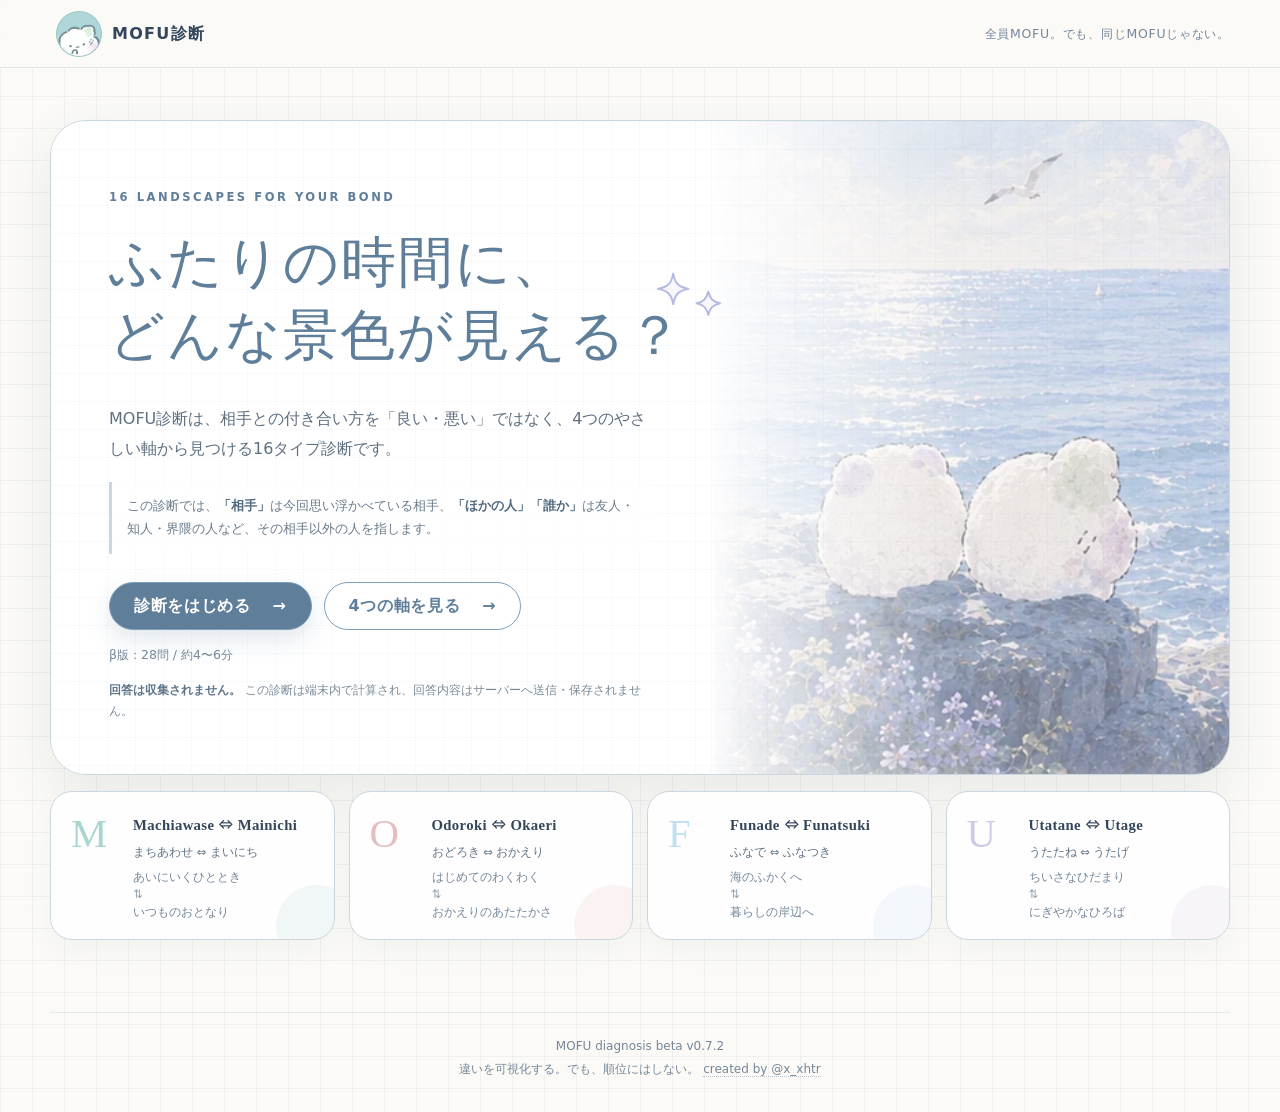
==== index.html @ a3d34481 "Add files via upload" ====
<!doctype html>
<html lang="ja">
<head>
  <meta charset="utf-8" />
  <meta name="viewport" content="width=device-width, initial-scale=1, viewport-fit=cover" />
  <meta name="theme-color" content="#8aa7bf" />
  <meta name="description" content="相手との付き合い方を、優劣ではなく景色として見つける16タイプ診断。回答は端末内で処理され、収集されません。" />
  <meta name="referrer" content="no-referrer" />
  <link rel="canonical" href="https://x-xhtr.github.io/mofu-diagnosis/" />
  <meta property="og:type" content="website" />
  <meta property="og:url" content="https://x-xhtr.github.io/mofu-diagnosis/" />
  <meta property="og:title" content="MOFU診断" />
  <meta property="og:description" content="ふたりの時間に、どんな景色が見える？ 4つのやさしい軸から見つける16タイプ診断。" />
  <meta property="og:image" content="https://x-xhtr.github.io/mofu-diagnosis/assets/social/mofu-card.jpg" />
  <meta property="og:image:width" content="1200" />
  <meta property="og:image:height" content="630" />
  <meta name="twitter:card" content="summary_large_image" />
  <meta name="twitter:site" content="@x_xhtr" />
  <meta name="twitter:creator" content="@x_xhtr" />
  <meta name="twitter:title" content="MOFU診断" />
  <meta name="twitter:description" content="ふたりの時間に、どんな景色が見える？ 4つのやさしい軸から見つける16タイプ診断。" />
  <meta name="twitter:image" content="https://x-xhtr.github.io/mofu-diagnosis/assets/social/mofu-card.jpg" />
  <title>MOFU診断</title>
  <link rel="manifest" href="manifest.webmanifest" />
  <link rel="icon" href="icons/icon-192.png" />
  <link rel="apple-touch-icon" href="icons/icon-192.png" />
  <link rel="stylesheet" href="styles.css" />
</head>
<body>
  <div class="app-shell">
    <header class="topbar">
      <button class="brand" data-go="home" aria-label="MOFU診断 ホームへ">
        <span class="brand-mark"><img src="assets/branding/ai-icon.webp" alt="" /></span>
        <span>MOFU診断</span>
      </button>
      <div class="topbar-note">全員MOFU。でも、同じMOFUじゃない。</div>
    </header>

    <main id="app" class="page" aria-live="polite"></main>

    <footer class="footer">
      <div class="footer-line">MOFU diagnosis beta v0.7.2</div>
      <div class="footer-line">違いを可視化する。でも、順位にはしない。 <a href="https://x.com/x_xhtr" target="_blank" rel="noreferrer">created by @x_xhtr</a></div>
    </footer>
  </div>

  <template id="home-template">
    <section class="hero home-hero">
      <div class="hero-copy">
        <p class="eyebrow">16 landscapes for your bond</p>
        <div class="hero-title-wrap">
          <h1><span class="hero-line">ふたりの時間に、</span><span class="hero-line hero-accent">どんな景色が見える？</span></h1>
          <svg class="title-sparkles" viewBox="0 0 80 58" aria-hidden="true">
            <path d="M18 3 C20 14 24 18 35 20 C24 22 20 26 18 37 C16 26 12 22 1 20 C12 18 16 14 18 3Z" />
            <path d="M57 23 C59 31 62 34 70 36 C62 38 59 41 57 49 C55 41 52 38 44 36 C52 34 55 31 57 23Z" />
          </svg>
        </div>
        <p class="lead">MOFU診断は、相手との付き合い方を「良い・悪い」ではなく、4つのやさしい軸から見つける16タイプ診断です。</p>
        <p class="term-note">この診断では、<strong>「相手」</strong>は今回思い浮かべている相手、<strong>「ほかの人」「誰か」</strong>は友人・知人・界隈の人など、その相手以外の人を指します。</p>
        <div class="hero-actions">
          <button class="primary-btn" id="start-btn">診断をはじめる <span aria-hidden="true">→</span></button>
          <button class="ghost-btn" id="about-btn">4つの軸を見る <span aria-hidden="true">→</span></button>
        </div>
        <p class="tiny-note">β版：28問 / 約4〜6分</p>
        <p class="privacy-note"><strong>回答は収集されません。</strong>この診断は端末内で計算され、回答内容はサーバーへ送信・保存されません。</p>
      </div>
      <div class="hero-visual" role="img" aria-label="海辺でふたりのマスコットが海を眺めているイラスト">
        <div class="hero-image-fade"></div>
      </div>
    </section>

    <section class="intro-cards" id="axes" aria-label="4つのMOFU軸">
      <article class="mini-card m-color"><span class="axis-letter">M</span><div><h2>Machiawase ⇔ Mainichi</h2><p class="axis-kana">まちあわせ ⇔ まいにち</p><p class="axis-pair"><span>あいにいくひととき</span><span class="axis-pair-arrow">⇅</span><span>いつものおとなり</span></p></div></article>
      <article class="mini-card o-color"><span class="axis-letter">O</span><div><h2>Odoroki ⇔ Okaeri</h2><p class="axis-kana">おどろき ⇔ おかえり</p><p class="axis-pair"><span>はじめてのわくわく</span><span class="axis-pair-arrow">⇅</span><span>おかえりのあたたかさ</span></p></div></article>
      <article class="mini-card f-color"><span class="axis-letter">F</span><div><h2>Funade ⇔ Funatsuki</h2><p class="axis-kana">ふなで ⇔ ふなつき</p><p class="axis-pair"><span>海のふかくへ</span><span class="axis-pair-arrow">⇅</span><span>暮らしの岸辺へ</span></p></div></article>
      <article class="mini-card u-color"><span class="axis-letter">U</span><div><h2>Utatane ⇔ Utage</h2><p class="axis-kana">うたたね ⇔ うたげ</p><p class="axis-pair"><span>ちいさなひだまり</span><span class="axis-pair-arrow">⇅</span><span>にぎやかなひろば</span></p></div></article>
    </section>
  </template>

  <template id="quiz-template">
    <section class="quiz-wrap">
      <div class="quiz-head">
        <div>
          <p class="eyebrow">Question <span id="question-label">01</span></p>
          <h1>今のあなたに近いほうを選んでください</h1>
        </div>
        <div class="progress-copy"><span id="q-now">1</span> / <span id="q-total">28</span></div>
      </div>
      <div class="progress-track" aria-hidden="true"><div id="progress-fill"></div></div>

      <article class="question-card panel-grid">
        <div class="q-mascot" aria-hidden="true"><img src="assets/mascots/user.webp" alt=""></div>
        <div class="question-content">
          <div class="choice-pair">
            <div class="choice-side left-side a-side"><span class="side-label side-label-a">A</span><p id="left-text"></p></div>
            <div class="pair-arrow" aria-hidden="true">⇄</div>
            <div class="choice-side right-side b-side"><span class="side-label side-label-b">B</span><p id="right-text"></p></div>
          </div>

          <fieldset class="scale-fieldset">
            <legend>どちらに近いですか</legend>
            <div class="scale-options" id="scale-options"></div>
          </fieldset>

          <div class="quiz-nav">
            <button class="ghost-btn" id="prev-btn">← ひとつ戻る</button>
            <button class="primary-btn" id="next-btn" disabled>次へ →</button>
          </div>
        </div>
      </article>
      <p class="tiny-note center">迷ったら「まんなか」で大丈夫です。今の感覚に近いほうを選んでください。</p>
    </section>
  </template>

  <template id="tie-template">
    <section class="quiz-wrap tie-wrap">
      <div class="quiz-head">
        <div>
          <p class="eyebrow">One more choice</p>
          <h1>この軸は、ちょうど真ん中でした</h1>
        </div>
        <div class="progress-copy" id="tie-count">1 / 1</div>
      </div>
      <article class="question-card tie-card panel-grid">
        <div class="q-mascot" aria-hidden="true"><img src="assets/mascots/pair.webp" alt=""></div>
        <div class="question-content">
          <p class="tie-note">バーは真ん中のままです。結果カードを1枚選ぶためだけに、どちらがほんの少し近いか選んでね。</p>
          <h2 class="tie-axis" id="tie-axis"></h2>
          <div class="tie-choices">
            <button class="tie-choice tie-choice-a" id="tie-left-btn"><span class="tie-side-label">A</span><strong id="tie-left"></strong></button>
            <button class="tie-choice tie-choice-b" id="tie-right-btn"><span class="tie-side-label">B</span><strong id="tie-right"></strong></button>
          </div>
        </div>
      </article>
    </section>
  </template>

  <template id="result-template">
    <section class="result-wrap">
      <div class="result-head">
        <div>
          <p class="eyebrow">Your MOFU landscape</p>
          <h1 id="result-title"></h1>
          <p id="result-category" class="category-pill"></p>
          <p id="result-mofu" class="mofu-line"></p>
        </div>
        <img src="assets/mascots/ai.webp" class="result-mascot" alt="AIマスコット" />
      </div>

      <div class="result-grid">
        <div class="result-card-frame">
          <img id="result-card" alt="診断結果カード" />
        </div>
        <div class="result-details">
          <article class="detail-card">
            <h2>この景色について</h2>
            <p id="result-description"></p>
          </article>

          <article class="detail-card">
            <h2>4つのMOFUバランス</h2>
            <div id="axis-results" class="axis-results"></div>
            <p class="tiny-note">●は回答から出した相対的な位置。16タイプは、その時点でいちばん近い景色です。</p>
          </article>

          <article class="detail-card mofu-explain-card">
            <h2>あなたの4つのMOFU</h2>
            <p class="mofu-explain-intro">4つの軸それぞれについて、今回の回答で少し近かった景色を紹介します。どちらが優れているという意味ではなく、今の傾向を読むためのものです。</p>
            <div id="mofu-explanations" class="mofu-explanations"></div>
          </article>

          <article class="detail-card share-card">
            <h2>シェア画像</h2>
            <p class="share-lead">結果イラストとMOFUバランスから、共有用の画像を1枚つくれます。まずは下のボタンで作ってみてね。</p>
            <div class="share-actions">
              <button class="primary-btn" id="build-share-btn">シェア画像を作る</button>
              <button class="ghost-btn" id="download-share-btn" hidden>シェア画像を保存</button>
              <button class="ghost-btn" id="share-share-btn" hidden>画像つきでシェア</button>
              <button class="x-share-btn" id="share-x-btn">Xでシェア</button>
            </div>
            <p class="tiny-note share-note">Xでは結果名・URL・#MOFU診断を入れた投稿画面を開けます。画像つき共有は、先にシェア画像を作ってね。</p>
            <div id="share-preview-wrap" class="share-preview-wrap" hidden>
              <img id="share-preview" alt="共有画像プレビュー" class="share-preview" />
            </div>
          </article>

          <div class="result-actions">
            <button class="primary-btn" id="retry-btn">もう一度診断する</button>
            <button class="ghost-btn" id="home-btn">ホームへ</button>
          </div>
        </div>
      </div>
    </section>
  </template>

  <script src="app.js"></script>
</body>
</html>
---- styles.css ----
:root{
  --ink:#33465b;
  --muted:#74879a;
  --paper:#fbfaf6;
  --paper-2:#f3f4f1;
  --line:#cbd7de;
  --blue:#809fb9;
  --blue-dark:#5f7e9a;
  --sea:#a9d6d1;
  --sunset:#e5bdbe;
  --sky:#bfdff2;
  --lav:#cfcbe6;
  --shadow:0 18px 50px rgba(72,93,111,.10);
  --radius:28px;
}
*{box-sizing:border-box}
html{scroll-behavior:smooth}
body{
  margin:0;
  color:var(--ink);
  background:
    linear-gradient(rgba(116,135,154,.08) 1px, transparent 1px),
    linear-gradient(90deg, rgba(116,135,154,.08) 1px, transparent 1px),
    var(--paper);
  background-size:32px 32px;
  font-family:"Yu Gothic","Hiragino Kaku Gothic ProN","Noto Sans JP",system-ui,-apple-system,sans-serif;
  line-height:1.75;
}
button,input{font:inherit}
button{cursor:pointer}
img{max-width:100%;display:block}
.app-shell{min-height:100vh;display:flex;flex-direction:column}
.topbar{
  position:sticky;top:0;z-index:20;
  min-height:68px;padding:0 max(18px,calc((100vw - 1180px)/2));
  display:flex;align-items:center;justify-content:space-between;gap:20px;
  background:rgba(251,250,246,.88);backdrop-filter:blur(14px);
  border-bottom:1px solid rgba(128,159,185,.22);
}
.brand{border:0;background:transparent;color:var(--ink);display:flex;align-items:center;gap:10px;font-weight:700;letter-spacing:.08em;font-size:1rem}
.brand-mark{width:34px;height:34px;border:1px solid var(--line);border-radius:12px;display:grid;place-items:center;background:white;color:var(--blue-dark)}
.topbar-note{font-size:.78rem;letter-spacing:.06em;color:var(--muted)}
.page{width:min(1180px,calc(100% - 32px));margin:0 auto;padding:52px 0 72px;flex:1}
.panel-grid{
  background:
    linear-gradient(rgba(116,135,154,.055) 1px, transparent 1px),
    linear-gradient(90deg, rgba(116,135,154,.055) 1px, transparent 1px),
    rgba(255,255,255,.84);
  background-size:28px 28px;
}
.hero{min-height:520px;border:1px solid var(--line);border-radius:36px;box-shadow:var(--shadow);overflow:hidden;display:grid;grid-template-columns:1.08fr .92fr}
.hero-copy{padding:68px 64px;align-self:center}
.eyebrow{margin:0 0 12px;text-transform:uppercase;letter-spacing:.22em;font-size:.72rem;color:var(--blue-dark);font-weight:700}
.hero h1,.quiz-head h1,.result-head h1{font-family:"Yu Mincho","Hiragino Mincho ProN",serif;font-weight:500;letter-spacing:.035em;line-height:1.35;margin:.1em 0 .55em}
.hero h1{font-size:clamp(2.2rem,4.2vw,4.2rem)}
.hero h1 span{color:var(--blue-dark)}
.lead{max-width:640px;color:#5f7081;font-size:1.05rem;margin:0 0 16px}
.term-note{max-width:650px;margin:0 0 30px;padding:12px 14px;border-left:3px solid rgba(128,159,185,.42);background:rgba(255,255,255,.46);color:#6a7b8b;font-size:.82rem;line-height:1.75}.term-note strong{color:#536b80}
.hero-actions,.result-actions{display:flex;flex-wrap:wrap;gap:12px}
.primary-btn,.ghost-btn{
  min-height:48px;padding:0 24px;border-radius:999px;border:1px solid var(--blue);font-weight:700;letter-spacing:.04em;transition:.18s ease;
}
.primary-btn{background:var(--blue-dark);color:white;box-shadow:0 10px 24px rgba(95,126,154,.18)}
.primary-btn:hover{transform:translateY(-1px);background:#55738f}
.primary-btn:disabled{opacity:.38;cursor:not-allowed;transform:none}
.ghost-btn{background:rgba(255,255,255,.8);color:var(--blue-dark)}
.ghost-btn:hover{background:white;transform:translateY(-1px)}
.tiny-note{font-size:.78rem;color:var(--muted);margin-top:14px}
.center{text-align:center}
.hero-visual{position:relative;min-height:440px;background:linear-gradient(180deg,rgba(169,214,209,.22),rgba(191,223,242,.18));overflow:hidden}
.pair-mascot{position:absolute;width:min(70%,390px);left:50%;bottom:58px;transform:translateX(-50%);filter:drop-shadow(0 12px 18px rgba(71,84,101,.08))}
.harbor-lines{position:absolute;left:8%;right:8%;bottom:34px;height:90px;border-bottom:1px solid rgba(95,126,154,.38)}
.harbor-lines:before,.harbor-lines:after{content:"";position:absolute;bottom:0;border:1px solid rgba(95,126,154,.42);border-bottom:0}
.harbor-lines:before{left:5%;width:58px;height:40px;border-radius:20px 20px 0 0}
.harbor-lines:after{right:8%;width:120px;height:56px;border-radius:8px 8px 0 0}
.float-bubble{position:absolute;border-radius:50%;background:rgba(255,255,255,.44);border:1px solid rgba(128,159,185,.18)}
.b1{width:58px;height:58px;right:16%;top:16%}.b2{width:22px;height:22px;right:28%;top:30%}
.intro-cards{display:grid;grid-template-columns:repeat(4,1fr);gap:16px;margin-top:22px}
.mini-card{background:rgba(255,255,255,.84);border:1px solid var(--line);border-radius:22px;padding:22px;min-height:160px;position:relative;overflow:hidden}
.mini-card:after{content:"";position:absolute;inset:auto -30px -30px auto;width:100px;height:100px;border-radius:50%;background:var(--accent);opacity:.22}
.mini-card h2{font-family:Georgia,"Times New Roman",serif;font-size:1rem;margin:8px 0 4px;letter-spacing:.025em}.mini-card p{font-size:.8rem;color:var(--muted);margin:0}.mini-card .axis-kana{font-size:.75rem;color:#5f7387;margin-bottom:4px}
.axis-letter{font-family:Georgia,serif;font-size:2rem;color:var(--accent)}
.m-color{--accent:var(--sea)}.o-color{--accent:var(--sunset)}.f-color{--accent:var(--sky)}.u-color{--accent:var(--lav)}
.footer{width:min(1180px,calc(100% - 32px));margin:0 auto;padding:24px 0 34px;border-top:1px solid rgba(128,159,185,.2);font-size:.75rem;color:var(--muted);display:grid;justify-items:center;gap:4px;text-align:center;line-height:1.55}

.quiz-wrap{max-width:980px;margin:0 auto;min-height:calc(100svh - 150px);display:flex;flex-direction:column;justify-content:center}
.quiz-head{display:flex;align-items:flex-end;justify-content:space-between;gap:24px;margin-bottom:18px}
.quiz-head h1{font-size:clamp(1.05rem,1.8vw,1.35rem);margin-bottom:0;letter-spacing:.03em}
.progress-copy{font-family:Georgia,serif;color:var(--blue-dark);font-size:1.15rem;white-space:nowrap}
.progress-track{height:8px;border-radius:999px;background:#e9ece9;overflow:hidden;margin-bottom:22px;border:1px solid rgba(128,159,185,.18)}
#progress-fill{height:100%;width:0;background:linear-gradient(90deg,var(--sea),var(--blue));transition:width .25s ease}
.question-card{border:1px solid var(--line);border-radius:32px;box-shadow:var(--shadow);display:grid;grid-template-columns:170px 1fr;overflow:hidden;min-height:470px}
.q-mascot{display:grid;place-items:center;background:linear-gradient(180deg,rgba(191,223,242,.26),rgba(207,203,230,.18));padding:24px}
.q-mascot img{width:130px;max-height:240px;object-fit:contain}
.question-content{padding:42px 44px 36px}
.axis-chip{display:inline-grid;place-items:center;width:38px;height:38px;border-radius:13px;background:#e9f0f4;color:var(--blue-dark);font-weight:800;margin:0 0 10px}
.question-content h2{margin:.1em 0 22px;font-size:1.35rem;font-weight:650}
.choice-pair{display:grid;grid-template-columns:1fr 34px 1fr;gap:12px;align-items:stretch}
.choice-side{border:1px solid var(--line);border-radius:20px;background:rgba(255,255,255,.78);padding:22px;min-height:150px;display:flex;flex-direction:column;justify-content:center}
.choice-side p{font-size:1.02rem;margin:6px 0 0;line-height:1.7}
.side-label{font-size:.62rem;letter-spacing:.2em;color:var(--muted)}
.pair-arrow{display:grid;place-items:center;color:var(--muted)}
.scale-fieldset{border:0;padding:0;margin:30px 0 22px}
.scale-fieldset legend{font-size:.82rem;color:var(--muted);margin-bottom:12px}
.scale-options{display:grid;grid-template-columns:repeat(5,1fr);gap:8px}
.scale-option{position:relative}
.scale-option input{position:absolute;opacity:0;pointer-events:none}
.scale-option label{min-height:72px;padding:10px 6px;border:1px solid var(--line);border-radius:16px;background:rgba(255,255,255,.72);display:grid;place-items:center;text-align:center;font-size:.76rem;line-height:1.35;transition:.15s ease}
.scale-option label:before{content:"";width:14px;height:14px;border:2px solid var(--blue);border-radius:50%;margin-bottom:7px;background:white}
.scale-option input:checked+label{background:#eaf1f5;border-color:var(--blue);color:var(--blue-dark);font-weight:700;transform:translateY(-1px)}
.scale-option input:checked+label:before{box-shadow:inset 0 0 0 3px white;background:var(--blue-dark)}
.quiz-nav{display:flex;justify-content:space-between;gap:12px;margin-top:10px}

.result-wrap{max-width:1120px;margin:0 auto}
.result-head{display:flex;justify-content:space-between;gap:24px;align-items:center;margin-bottom:24px;padding:0 10px}
.result-head h1{font-size:clamp(2rem,4.5vw,3.6rem);margin:.05em 0 .18em}
.result-mascot{width:120px;height:120px;object-fit:contain;flex:0 0 auto}
.category-pill{display:inline-block;margin:0 0 8px;padding:7px 15px;border-radius:999px;background:var(--category-color,#e7edf0);font-size:.82rem;color:#52677b}
.mofu-line{font-family:Georgia,"Times New Roman",serif;letter-spacing:.08em;color:var(--muted);font-size:.9rem}
.result-grid{display:grid;grid-template-columns:minmax(320px,.88fr) minmax(390px,1.12fr);gap:26px;align-items:start}
.result-card-frame{background:white;border:1px solid var(--line);border-radius:28px;padding:14px;box-shadow:var(--shadow);position:sticky;top:92px}
.result-card-frame img{border-radius:20px;width:100%}
.result-details{display:grid;gap:18px}
.detail-card{background:rgba(255,255,255,.86);border:1px solid var(--line);border-radius:24px;padding:28px 30px;box-shadow:0 14px 36px rgba(72,93,111,.06)}
.detail-card h2{font-size:1rem;margin:0 0 12px;color:var(--blue-dark);letter-spacing:.05em}
.detail-card p{margin:0;color:#5d6e7e}
.axis-results{display:grid;gap:18px;margin-top:12px}
.axis-result{display:grid;grid-template-columns:155px 1fr 155px;gap:12px;align-items:center}
.axis-result .end{color:#66798a;line-height:1.35;display:grid;gap:3px}.axis-result .end strong{font-family:Georgia,"Times New Roman",serif;font-size:.82rem;font-weight:600;letter-spacing:.025em;color:#526b82}.axis-result .end small{font-size:.69rem;color:#8191a0}.axis-result .end.right{text-align:right;justify-items:end}
.axis-track{height:18px;border-radius:999px;background:linear-gradient(90deg,#d9e9e7,#eef0ef 50%,#dfe9f1);position:relative;border:1px solid rgba(128,159,185,.22);box-shadow:inset 0 1px 2px rgba(71,89,105,.05)}
.axis-dot{position:absolute;top:50%;left:50%;width:20px;height:20px;border-radius:50%;background:var(--blue-dark);border:3px solid white;box-shadow:0 2px 8px rgba(64,83,99,.22);transform:translate(-50%,-50%)}
.axis-ticks{position:absolute;inset:0;display:flex;justify-content:space-evenly;align-items:center;pointer-events:none}
.axis-ticks i{width:1px;height:5px;background:rgba(95,126,154,.25)}

.mofu-explain-intro{font-size:.86rem;line-height:1.8;margin-bottom:18px!important;color:#718292!important}
.mofu-explanations{display:grid;gap:12px}
.mofu-explanation{border:1px solid rgba(128,159,185,.24);border-radius:18px;padding:18px 19px;background:rgba(250,252,252,.72);position:relative;overflow:hidden}
.mofu-explanation:after{content:"";position:absolute;right:-28px;bottom:-28px;width:88px;height:88px;border-radius:50%;background:var(--mofu-accent,#dce8ee);opacity:.28}
.mofu-explanation.axis-m{--mofu-accent:var(--sea)}.mofu-explanation.axis-o{--mofu-accent:var(--sunset)}.mofu-explanation.axis-f{--mofu-accent:var(--sky)}.mofu-explanation.axis-u{--mofu-accent:var(--lav)}
.mofu-explanation-head{display:flex;align-items:center;gap:12px;margin-bottom:10px;position:relative;z-index:1}
.mofu-explanation-letter{width:34px;height:34px;border-radius:11px;display:grid;place-items:center;font-family:Georgia,serif;font-weight:700;color:#526b82;background:color-mix(in srgb,var(--mofu-accent) 42%,white);border:1px solid rgba(128,159,185,.22);flex:0 0 auto}
.mofu-explanation-head h3{margin:0;font-family:Georgia,"Times New Roman",serif;font-size:1rem;letter-spacing:.03em;color:#4e667c}
.mofu-explanation-head p{margin:1px 0 0!important;font-size:.73rem;color:#8191a0!important}
.mofu-explanation-text{font-size:.87rem;line-height:1.85;position:relative;z-index:1}

@media (max-width:900px){
  .page{padding-top:32px}
  .hero{grid-template-columns:1fr;min-height:auto}
  .hero-copy{padding:46px 34px 24px}
  .hero-visual{min-height:310px}
  .intro-cards{grid-template-columns:repeat(2,1fr)}
  .question-card{grid-template-columns:1fr}
  .q-mascot{height:120px;padding:10px}
  .q-mascot img{height:100px;width:auto}
  .result-grid{grid-template-columns:1fr}
  .result-card-frame{position:static;max-width:560px;margin:0 auto;width:100%}
}
@media (max-width:640px){
  body{background-size:24px 24px}
  .topbar{min-height:58px;padding:0 14px}.topbar-note{display:none}
  .page{width:min(100% - 20px,1180px);padding:22px 0 52px}
  .hero{border-radius:26px}.hero-copy{padding:34px 24px 18px}.hero h1{font-size:2.35rem}.lead{font-size:.94rem}.term-note{font-size:.76rem;margin-bottom:24px}
  .hero-actions{display:grid}.primary-btn,.ghost-btn{width:100%}
  .intro-cards{grid-template-columns:1fr;gap:10px}.mini-card{min-height:0;padding:17px 18px}
  .quiz-head{align-items:flex-start}.quiz-head h1{font-size:1.8rem}.progress-copy{font-size:.95rem}
  .question-card{border-radius:24px}.question-content{padding:28px 18px 24px}
  .choice-pair{grid-template-columns:1fr}.pair-arrow{height:16px;transform:rotate(90deg)}.choice-side{min-height:115px;padding:18px}
  .scale-options{gap:5px}.scale-option label{font-size:.65rem;min-height:76px;padding:8px 2px;border-radius:13px}
  .quiz-nav{display:grid;grid-template-columns:1fr 1fr}.quiz-nav .primary-btn,.quiz-nav .ghost-btn{padding:0 12px}
  .result-head{align-items:flex-end}.result-mascot{width:74px;height:74px}.result-head h1{font-size:2rem}.mofu-line{font-size:.75rem;letter-spacing:.045em}
  .detail-card{padding:22px 18px;border-radius:20px}
  .axis-result{grid-template-columns:1fr 1fr;grid-template-areas:"left right" "track track";gap:7px 12px}.axis-result .end.left{grid-area:left}.axis-result .end.right{grid-area:right;text-align:right;justify-items:end}.axis-track{grid-area:track}.axis-result .end strong{font-size:.76rem}.axis-result .end small{font-size:.64rem}.mofu-explanation{padding:16px}.mofu-explanation-text{font-size:.82rem}
  .footer{font-size:.68rem;display:grid;gap:3px}
}

.tie-note{margin:0 0 20px;color:#66798a;line-height:1.8}
.tie-axis{font-family:"Yu Mincho","Hiragino Mincho ProN",serif;font-weight:500;color:var(--blue-dark);margin:0 0 22px}
.tie-choices{display:grid;grid-template-columns:1fr 1fr;gap:14px}
.tie-choice{min-height:150px;padding:20px;border:1px solid var(--line);border-radius:20px;background:rgba(255,255,255,.82);color:#566a7b;display:flex;align-items:center;justify-content:center;gap:12px;line-height:1.7;text-align:left;transition:.15s ease}
.tie-choice:hover{transform:translateY(-1px);border-color:var(--blue);background:#f5fafc}.tie-choice strong{font-weight:600}.tie-choice span{font-size:1.25rem;color:var(--blue-dark)}
@media (max-width:640px){.tie-choices{grid-template-columns:1fr}.tie-choice{min-height:110px}.quiz-wrap{min-height:calc(100svh - 110px)}.quiz-head h1{font-size:1rem}}

.result-actions,.share-actions{display:flex;flex-wrap:wrap;gap:12px}
.share-card{overflow:hidden}
.share-lead{margin-bottom:14px!important}
.share-note{margin-top:10px}
.share-preview-wrap{margin-top:18px;border:1px solid rgba(128,159,185,.24);border-radius:22px;padding:16px;background:linear-gradient(180deg,rgba(248,250,249,.9),rgba(243,247,248,.9));box-shadow:inset 0 1px 0 rgba(255,255,255,.65)}
.share-preview{width:100%;display:block;border-radius:16px;box-shadow:0 12px 30px rgba(72,93,111,.12)}

@media (max-width:640px){
  .share-actions,.result-actions{display:grid;grid-template-columns:1fr}
}

.hero-line{display:block;white-space:nowrap}
.hero-accent{color:var(--blue-dark)}
@media (max-width:1180px) and (min-width:901px){.hero h1{font-size:clamp(2rem,3.8vw,3.35rem)}}
@media (max-width:640px){.hero-line{white-space:normal}.hero h1{font-size:2.18rem}}

/* ===== v0.6 home redesign ===== */
.brand-mark{
  overflow:hidden;
  border-radius:50%;
  background:#f1f6f7;
  flex:0 0 auto;
}
.brand-mark img{width:100%;height:100%;object-fit:cover;display:block}

.home-hero{
  min-height:610px;
  border:1px solid var(--line);
  border-radius:36px;
  box-shadow:var(--shadow);
  overflow:hidden;
  display:grid;
  grid-template-columns:minmax(0,1.12fr) minmax(340px,.88fr);
  background:rgba(255,255,255,.9);
  position:relative;
}
.home-hero .hero-copy{
  padding:66px 58px 52px;
  align-self:center;
  position:relative;
  z-index:2;
  background:
    linear-gradient(rgba(116,135,154,.045) 1px, transparent 1px),
    linear-gradient(90deg, rgba(116,135,154,.045) 1px, transparent 1px),
    rgba(255,255,255,.92);
  background-size:28px 28px;
}
.hero-title-wrap{position:relative;display:inline-block;max-width:100%}
.home-hero h1{
  font-size:clamp(2.5rem,4.3vw,4.05rem);
  line-height:1.34;
  margin:.12em 0 .55em;
  letter-spacing:.035em;
}
.home-hero .hero-line{display:block;white-space:nowrap}
.home-hero .hero-accent{color:var(--blue-dark)}
.title-sparkles{
  position:absolute;
  width:72px;
  height:54px;
  right:-62px;
  top:48%;
  transform:translateY(-50%);
  fill:rgba(174,174,226,.10);
  stroke:#aeb3de;
  stroke-width:2.2;
  stroke-linejoin:round;
  opacity:.9;
}
.home-hero .lead{max-width:650px;font-size:1rem;line-height:1.9;margin-bottom:18px}
.home-hero .term-note{max-width:660px;margin-bottom:28px;padding:13px 15px;background:rgba(255,255,255,.66)}
.home-hero .hero-actions .primary-btn,.home-hero .hero-actions .ghost-btn{display:inline-flex;align-items:center;justify-content:center;gap:22px}

.home-hero .hero-visual{
  position:relative;
  min-height:610px;
  background-image:url('assets/branding/hero-seaside.webp');
  background-size:cover;
  background-position:center 63%;
  overflow:hidden;
}
.home-hero .hero-visual::before{
  content:"";
  position:absolute;
  inset:0;
  background:
    linear-gradient(90deg,rgba(255,255,255,.96) 0%,rgba(255,255,255,.68) 16%,rgba(255,255,255,.10) 48%,rgba(255,255,255,.02) 100%),
    linear-gradient(180deg,rgba(255,255,255,.10),rgba(251,250,246,.08));
}
.home-hero .hero-visual::after{
  content:"";
  position:absolute;
  inset:0;
  background:
    linear-gradient(rgba(116,135,154,.035) 1px,transparent 1px),
    linear-gradient(90deg,rgba(116,135,154,.035) 1px,transparent 1px);
  background-size:28px 28px;
  mix-blend-mode:multiply;
  pointer-events:none;
}
.hero-image-fade{position:absolute;inset:0;box-shadow:inset 18px 0 30px rgba(255,255,255,.26);pointer-events:none}

.intro-cards{gap:14px;margin-top:16px}
.mini-card{
  min-height:145px;
  padding:20px 20px 18px;
  display:grid;
  grid-template-columns:50px minmax(0,1fr);
  gap:12px;
  align-items:start;
  background:rgba(255,255,255,.9);
  box-shadow:0 10px 28px rgba(72,93,111,.05);
}
.mini-card .axis-letter{font-size:2.55rem;line-height:1;color:var(--accent);padding-top:2px}
.mini-card h2{font-size:.92rem;margin:1px 0 4px;white-space:nowrap}
.mini-card .axis-kana{font-size:.72rem;margin-bottom:4px}
.mini-card p:last-child{font-size:.74rem;line-height:1.55}
.mini-card:after{width:82px;height:82px;right:-24px;bottom:-28px;opacity:.18}

.footer a{color:inherit;text-decoration:none;border-bottom:1px dotted rgba(116,135,154,.48)}
.footer a:hover{color:var(--blue-dark)}

@media (max-width:1023px){
  .home-hero{grid-template-columns:minmax(0,1fr) minmax(300px,.78fr);min-height:560px}
  .home-hero .hero-copy{padding:52px 40px 42px}
  .home-hero .hero-visual{min-height:560px}
  .home-hero h1{font-size:clamp(2.25rem,4.9vw,3.25rem)}
  .title-sparkles{right:-44px;width:58px}
  .intro-cards{grid-template-columns:repeat(2,minmax(0,1fr))}
  .mini-card{min-height:132px}
}

@media (max-width:767px){
  .topbar-note{display:none}
  .home-hero{grid-template-columns:1fr;min-height:auto;border-radius:28px}
  .home-hero .hero-copy{padding:38px 25px 28px}
  .home-hero h1{font-size:clamp(2.05rem,9vw,2.8rem);line-height:1.38;margin-bottom:.62em}
  .home-hero .hero-line{white-space:normal}
  .title-sparkles{width:50px;height:38px;right:2px;top:-26px;transform:none}
  .home-hero .lead{font-size:.92rem;line-height:1.8}
  .home-hero .term-note{font-size:.76rem;margin-bottom:22px}
  .home-hero .hero-actions{display:grid;grid-template-columns:1fr;gap:10px}
  .home-hero .hero-actions .primary-btn,.home-hero .hero-actions .ghost-btn{width:100%;gap:16px}
  .home-hero .hero-visual{min-height:330px;order:2;background-position:center 65%}
  .home-hero .hero-visual::before{
    background:linear-gradient(180deg,rgba(255,255,255,.94) 0%,rgba(255,255,255,.30) 22%,rgba(255,255,255,.03) 58%,rgba(251,250,246,.08) 100%);
  }
  .intro-cards{grid-template-columns:1fr;gap:10px;margin-top:12px}
  .mini-card{grid-template-columns:46px minmax(0,1fr);min-height:0;padding:17px 18px}
  .mini-card .axis-letter{font-size:2.15rem}
  .mini-card h2{font-size:.9rem;white-space:normal}
  .mini-card p:last-child{font-size:.73rem}
}

@media (max-width:380px){
  .home-hero .hero-copy{padding-left:20px;padding-right:20px}
  .home-hero h1{font-size:1.98rem;letter-spacing:.02em}
  .home-hero .hero-visual{min-height:292px}
}


/* ===== v0.6.1 polish ===== */
.brand-mark{width:46px;height:46px;border-color:rgba(128,159,185,.32);background:#a9d6d1}

/* Keep answer controls in a stable vertical position between questions. */
@media (min-width:641px){
  .question-content{display:flex;flex-direction:column;min-height:470px}
  .choice-pair{height:184px;min-height:184px;flex:0 0 184px}
  .choice-side{height:184px;min-height:184px;overflow:hidden}
  .scale-fieldset{margin-top:30px;flex:0 0 auto}
  .quiz-nav{margin-top:auto}
}
@media (max-width:640px){
  .choice-side{min-height:132px}
}

/* Share actions become explicit after the image is generated. */
.share-actions .ghost-btn[hidden]{display:none}
.share-preview-wrap[hidden]{display:none}
.share-status{margin-top:10px;min-height:1.5em;color:var(--muted);font-size:.76rem;line-height:1.6}


/* ===== v0.6.3 polish ===== */
.progress-copy{font-variant-numeric:tabular-nums;min-width:7ch;text-align:right}
.eyebrow #question-label{display:inline-block;min-width:2ch;text-align:left;font-variant-numeric:tabular-nums}
.axis-pair{display:grid;grid-template-columns:1fr;gap:2px;line-height:1.38;margin-top:6px!important}
.axis-pair-arrow{display:block;color:#90a2b1;line-height:1;text-align:left}
.title-sparkles{right:-76px;top:42%;stroke-linecap:round}
@media (max-width:1023px){.title-sparkles{right:-54px;top:44%}}
@media (max-width:767px){.title-sparkles{right:6px;top:-18px}}

/* ===== v0.7 beta privacy note ===== */
.privacy-note{
  margin:14px 0 0;
  max-width:660px;
  color:#7a8b99;
  font-size:.74rem;
  line-height:1.75;
}
.privacy-note strong{
  color:#5d7489;
  margin-right:.35em;
}
@media (max-width:767px){
  .privacy-note{font-size:.7rem}
}


/* ===== v0.7.2 A/B readability + marker highlights ===== */
:root{--a-accent:#79a9a4;--a-soft:#e1efec;--b-accent:#9a90b8;--b-soft:#eeeaf7}
.choice-side.a-side{border-color:color-mix(in srgb,var(--a-accent) 34%,var(--line));background:linear-gradient(180deg,rgba(255,255,255,.88),color-mix(in srgb,var(--a-soft) 48%,white))}
.choice-side.b-side{border-color:color-mix(in srgb,var(--b-accent) 30%,var(--line));background:linear-gradient(180deg,rgba(255,255,255,.88),color-mix(in srgb,var(--b-soft) 48%,white))}
.side-label{align-self:flex-start;display:inline-grid;place-items:center;min-width:30px;height:25px;padding:0 9px;border-radius:999px;letter-spacing:.08em;font-size:.68rem;font-weight:800}
.side-label-a{color:#527c78;background:var(--a-soft);border:1px solid rgba(121,169,164,.28)}
.side-label-b{color:#72688d;background:var(--b-soft);border:1px solid rgba(154,144,184,.28)}
.marker{font-weight:700;padding:0 .08em;border-radius:.18em;background-repeat:no-repeat;background-size:100% .58em;background-position:0 92%;box-decoration-break:clone;-webkit-box-decoration-break:clone}
.marker-a{background-image:linear-gradient(rgba(178,220,212,.72),rgba(178,220,212,.72))}
.marker-b{background-image:linear-gradient(rgba(211,202,234,.72),rgba(211,202,234,.72))}
.scale-option.tone-a label:before{border-color:var(--a-accent)}
.scale-option.tone-b label:before{border-color:var(--b-accent)}
.scale-option.tone-center label:before{border-color:var(--blue)}
.scale-option.tone-a input:checked+label{background:var(--a-soft);border-color:var(--a-accent);color:#4f7773}
.scale-option.tone-b input:checked+label{background:var(--b-soft);border-color:var(--b-accent);color:#6d6488}
.scale-option.tone-center input:checked+label{background:#eef3f5;border-color:var(--blue);color:var(--blue-dark)}
.scale-option.tone-a input:checked+label:before{background:var(--a-accent)}
.scale-option.tone-b input:checked+label:before{background:var(--b-accent)}
.tie-choice{justify-content:flex-start;text-align:left}
.tie-choice-a{border-color:color-mix(in srgb,var(--a-accent) 32%,var(--line))}
.tie-choice-b{border-color:color-mix(in srgb,var(--b-accent) 30%,var(--line))}
.tie-side-label{display:grid;place-items:center;flex:0 0 auto;width:32px;height:32px;border-radius:999px;font-weight:800;font-size:.78rem}
.tie-choice-a .tie-side-label{background:var(--a-soft);color:#527c78}
.tie-choice-b .tie-side-label{background:var(--b-soft);color:#72688d}
.x-share-btn{min-height:48px;padding:0 22px;border-radius:999px;border:1px solid #536474;background:#536474;color:#fff;font-weight:700;letter-spacing:.04em;transition:.18s ease}
.x-share-btn:hover{transform:translateY(-1px);filter:brightness(.96)}
.footer-line{max-width:100%}
@media(max-width:640px){
  .choice-side p{font-size:.98rem;line-height:1.8}
  .side-label{margin-bottom:2px}
  .x-share-btn{width:100%}
  .quiz-head h1{font-size:.98rem;letter-spacing:.015em;line-height:1.55}
}
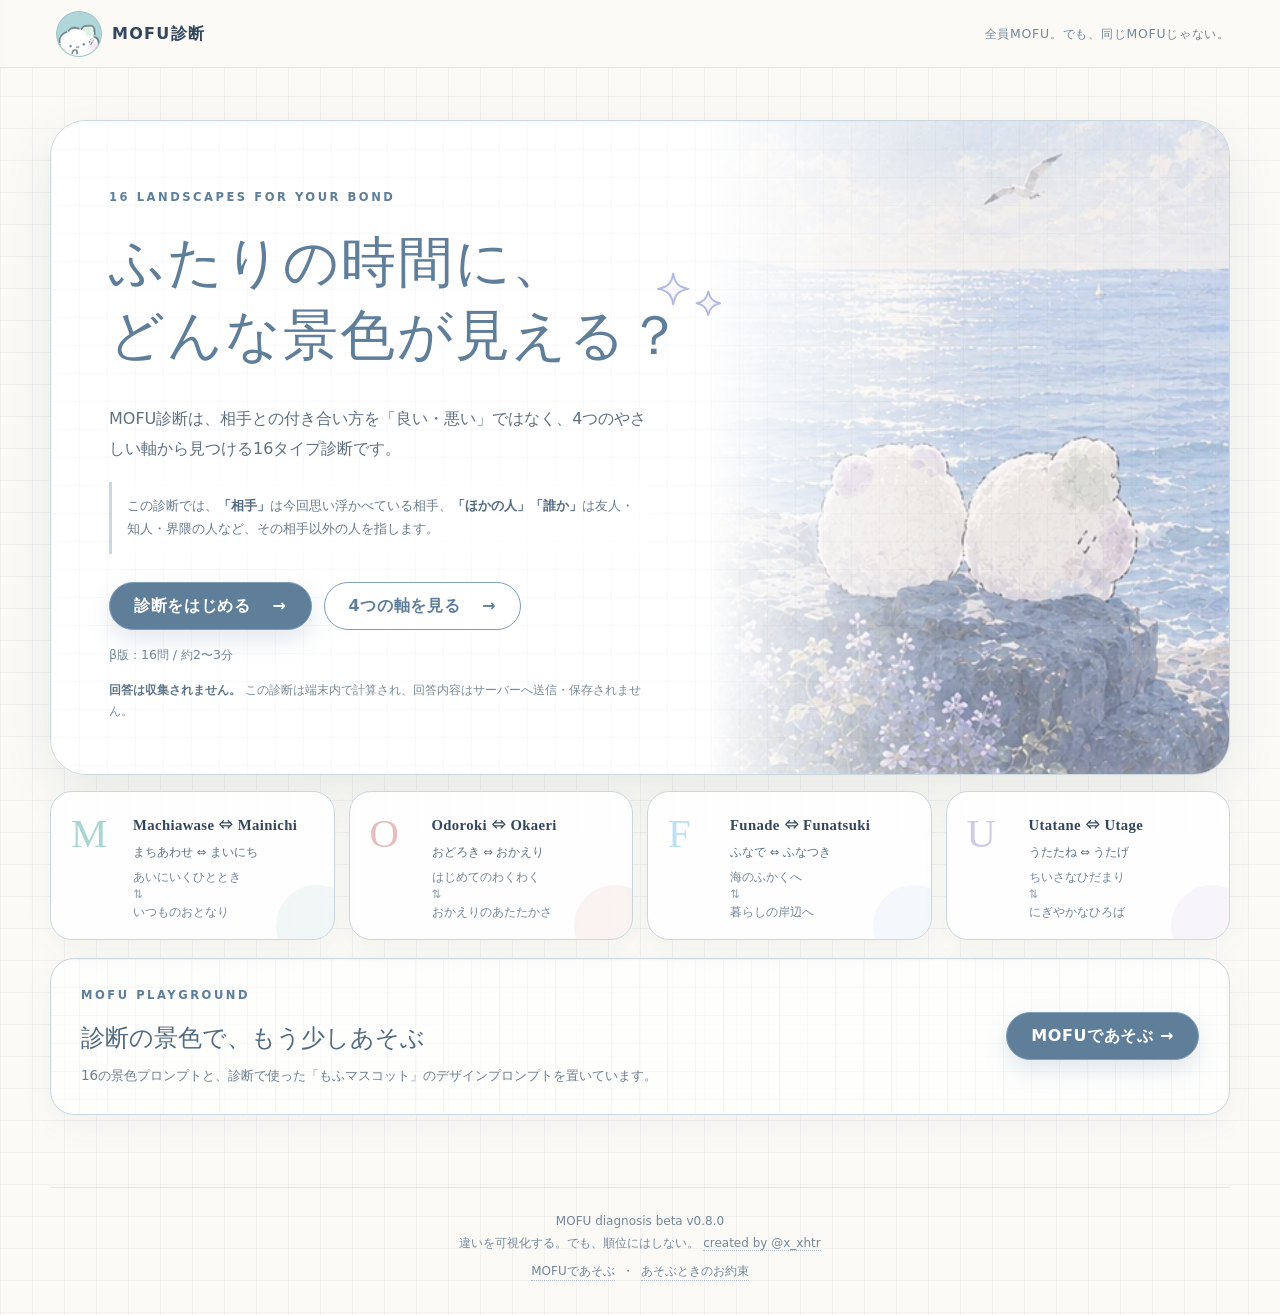
==== commit 62f5533d: "Update to v0.8.0" ====
--- a/index.html
+++ b/index.html
@@ -39,8 +39,9 @@
     <main id="app" class="page" aria-live="polite"></main>
 
     <footer class="footer">
-      <div class="footer-line">MOFU diagnosis beta v0.7.2</div>
+      <div class="footer-line">MOFU diagnosis beta v0.8.0</div>
       <div class="footer-line">違いを可視化する。でも、順位にはしない。 <a href="https://x.com/x_xhtr" target="_blank" rel="noreferrer">created by @x_xhtr</a></div>
+      <nav class="footer-nav" aria-label="サイト内リンク"><a href="prompts.html">MOFUであそぶ</a><span>・</span><a href="rules.html">あそぶときのお約束</a></nav>
     </footer>
   </div>
 
@@ -61,7 +62,7 @@
           <button class="primary-btn" id="start-btn">診断をはじめる <span aria-hidden="true">→</span></button>
           <button class="ghost-btn" id="about-btn">4つの軸を見る <span aria-hidden="true">→</span></button>
         </div>
-        <p class="tiny-note">β版：28問 / 約4〜6分</p>
+        <p class="tiny-note">β版：16問 / 約2〜3分</p>
         <p class="privacy-note"><strong>回答は収集されません。</strong>この診断は端末内で計算され、回答内容はサーバーへ送信・保存されません。</p>
       </div>
       <div class="hero-visual" role="img" aria-label="海辺でふたりのマスコットが海を眺めているイラスト">
@@ -74,6 +75,15 @@
       <article class="mini-card o-color"><span class="axis-letter">O</span><div><h2>Odoroki ⇔ Okaeri</h2><p class="axis-kana">おどろき ⇔ おかえり</p><p class="axis-pair"><span>はじめてのわくわく</span><span class="axis-pair-arrow">⇅</span><span>おかえりのあたたかさ</span></p></div></article>
       <article class="mini-card f-color"><span class="axis-letter">F</span><div><h2>Funade ⇔ Funatsuki</h2><p class="axis-kana">ふなで ⇔ ふなつき</p><p class="axis-pair"><span>海のふかくへ</span><span class="axis-pair-arrow">⇅</span><span>暮らしの岸辺へ</span></p></div></article>
       <article class="mini-card u-color"><span class="axis-letter">U</span><div><h2>Utatane ⇔ Utage</h2><p class="axis-kana">うたたね ⇔ うたげ</p><p class="axis-pair"><span>ちいさなひだまり</span><span class="axis-pair-arrow">⇅</span><span>にぎやかなひろば</span></p></div></article>
+    </section>
+
+    <section class="bonus-panel panel-grid" aria-label="MOFUのおまけ">
+      <div>
+        <p class="eyebrow">MOFU playground</p>
+        <h2>診断の景色で、もう少しあそぶ</h2>
+        <p>16の景色プロンプトと、診断で使った「もふマスコット」のデザインプロンプトを置いています。</p>
+      </div>
+      <a class="primary-btn button-link" href="prompts.html">MOFUであそぶ →</a>
     </section>
   </template>
 
@@ -84,7 +94,7 @@
           <p class="eyebrow">Question <span id="question-label">01</span></p>
           <h1>今のあなたに近いほうを選んでください</h1>
         </div>
-        <div class="progress-copy"><span id="q-now">1</span> / <span id="q-total">28</span></div>
+        <div class="progress-copy"><span id="q-now">1</span> / <span id="q-total">16</span></div>
       </div>
       <div class="progress-track" aria-hidden="true"><div id="progress-fill"></div></div>
 
--- a/styles.css
+++ b/styles.css
@@ -421,3 +421,30 @@
   .x-share-btn{width:100%}
   .quiz-head h1{font-size:.98rem;letter-spacing:.015em;line-height:1.55}
 }
+
+
+/* ===== v0.8.0: 16-question edition + MOFU playground ===== */
+a.brand{text-decoration:none}.button-link{text-decoration:none;display:inline-flex;align-items:center;justify-content:center}.compact-link{min-height:42px;padding:0 18px;font-size:.78rem}
+.footer-nav{display:flex;align-items:center;justify-content:center;gap:7px;flex-wrap:wrap;margin-top:5px}.footer-nav a{color:inherit;text-decoration:none;border-bottom:1px dotted rgba(116,135,154,.48)}
+.bonus-panel{margin-top:18px;border:1px solid var(--line);border-radius:24px;padding:26px 30px;display:flex;align-items:center;justify-content:space-between;gap:24px;background-color:rgba(255,255,255,.82);box-shadow:0 12px 32px rgba(72,93,111,.05)}
+.bonus-panel h2{font-family:"Yu Mincho","Hiragino Mincho ProN",serif;font-weight:500;margin:0 0 5px;color:#536b80}.bonus-panel p:not(.eyebrow){margin:0;color:#6e7f8e;font-size:.84rem}
+.topbar-links{display:flex;gap:20px;font-size:.75rem}.topbar-links a{color:var(--muted);text-decoration:none}.topbar-links a:hover{color:var(--blue-dark)}
+.extras-page{max-width:980px}.extras-hero{border:1px solid var(--line);border-radius:30px;padding:44px 48px;background-color:rgba(255,255,255,.84);box-shadow:var(--shadow)}
+.extras-hero h1{font-family:"Yu Mincho","Hiragino Mincho ProN",serif;font-size:clamp(2rem,4.8vw,3.5rem);font-weight:500;color:#536b80;line-height:1.35;margin:.08em 0 .35em}.extras-hero>p:not(.eyebrow){max-width:760px;color:#627484;margin:0;line-height:1.9}.extras-hero .extras-note{margin-top:13px!important;font-size:.86rem;color:#718292!important}.extras-hero .extras-note strong{color:#536b80}
+.extras-section{margin-top:42px}.section-heading{margin-bottom:16px}.section-heading h2{font-family:"Yu Mincho","Hiragino Mincho ProN",serif;font-size:1.55rem;font-weight:500;color:#536b80;margin:0 0 5px}.section-heading>p:not(.eyebrow){color:var(--muted);font-size:.84rem;margin:0}
+.prompt-list{display:grid;gap:9px}.prompt-accordion{border:1px solid var(--line);border-radius:19px;background:rgba(255,255,255,.86);box-shadow:0 8px 24px rgba(72,93,111,.035);overflow:hidden}.prompt-accordion summary{list-style:none;display:grid;grid-template-columns:42px 1fr 24px;gap:12px;align-items:center;padding:18px 20px;cursor:pointer}.prompt-accordion summary::-webkit-details-marker{display:none}.prompt-num{font-family:Georgia,"Times New Roman",serif;color:#7891a7;font-size:.86rem}.prompt-summary-copy{display:grid;min-width:0}.prompt-summary-copy strong{font-family:"Yu Mincho","Hiragino Mincho ProN",serif;font-weight:600;color:#4f667b;font-size:1rem}.prompt-summary-copy small{margin-top:1px;color:#8a98a5;font-size:.66rem;white-space:nowrap;overflow:hidden;text-overflow:ellipsis}.prompt-chevron{color:#91a1af;font-size:1.15rem;transition:transform .18s ease}.prompt-accordion[open] .prompt-chevron{transform:rotate(180deg)}.prompt-body{padding:0 20px 20px;border-top:1px solid rgba(128,159,185,.16)}
+.prompt-code{margin:18px 0 14px;padding:20px;border:1px solid rgba(128,159,185,.22);border-radius:16px;background:#f6f7f4;color:#536878;font-family:"Yu Gothic","Hiragino Kaku Gothic ProN",sans-serif;font-size:.82rem;line-height:1.85;white-space:pre-wrap;overflow-wrap:anywhere;word-break:normal}.copy-btn{min-height:42px;padding:0 18px;font-size:.78rem}.copy-btn.copied{background:var(--a-soft);border-color:var(--a-accent);color:#527c78}
+.mascot-prompt-grid{display:grid;grid-template-columns:minmax(0,1.35fr) minmax(240px,.65fr);gap:22px;align-items:start}.mascot-prompt-grid>div,.reference-mascots{border:1px solid var(--line);border-radius:22px;background:rgba(255,255,255,.86);padding:24px}.mascot-prompt-grid>div>p{margin:0 0 16px;color:#647687;font-size:.88rem}.mascot-code{max-height:520px;overflow:auto}.reference-mascots{margin:0;display:grid;justify-items:center;gap:14px;text-align:center;position:sticky;top:92px}.reference-mascots img{width:min(100%,310px);max-height:310px;object-fit:contain}.reference-mascots figcaption{color:#748594;font-size:.78rem;line-height:1.75}
+.rules-teaser,.rule-note{margin-top:34px;border:1px solid var(--line);border-radius:22px;background-color:rgba(255,255,255,.82);padding:24px 28px;display:flex;align-items:center;justify-content:space-between;gap:24px}.rules-teaser h2,.rule-note h2{font-family:"Yu Mincho","Hiragino Mincho ProN",serif;font-weight:500;color:#536b80;font-size:1.1rem;margin:0 0 4px}.rules-teaser p,.rule-note p{font-size:.82rem;color:#718292;margin:0}
+.rules-grid{display:grid;grid-template-columns:1fr 1fr;gap:16px;margin-top:28px}.rule-card{border:1px solid var(--line);border-radius:24px;background:rgba(255,255,255,.87);padding:26px;display:grid;grid-template-columns:40px 1fr;gap:14px}.rule-mark{width:36px;height:36px;border-radius:50%;display:grid;place-items:center;font-weight:800}.rule-ok .rule-mark{background:var(--a-soft);color:#527c78}.rule-no .rule-mark{background:#f3e7e8;color:#956d72}.rule-card h2{font-family:"Yu Mincho","Hiragino Mincho ProN",serif;font-weight:500;color:#536b80;margin:0 0 10px;font-size:1.1rem}.rule-card ul{margin:0;padding-left:1.2em;color:#607282;font-size:.84rem}.rule-card li+li{margin-top:7px}.rule-note{display:block}.rule-note p{line-height:1.85}.extras-actions{display:flex;gap:12px;flex-wrap:wrap;margin-top:28px}
+@media(max-width:767px){.bonus-panel{display:grid;padding:22px}.bonus-panel .primary-btn{width:100%}.topbar-links{gap:12px;font-size:.68rem}.extras-page{padding-top:24px}.extras-hero{padding:30px 22px;border-radius:24px}.extras-section{margin-top:32px}.prompt-accordion summary{grid-template-columns:34px 1fr 20px;padding:16px 15px;gap:9px}.prompt-summary-copy small{font-size:.61rem}.prompt-body{padding:0 14px 16px}.prompt-code{padding:16px;font-size:.78rem}.mascot-prompt-grid{grid-template-columns:1fr}.reference-mascots{position:static}.rules-teaser{display:grid;padding:22px}.rules-teaser .ghost-btn{width:100%}.rules-grid{grid-template-columns:1fr}.rule-card{padding:22px 18px}.extras-actions{display:grid}.extras-actions .primary-btn,.extras-actions .ghost-btn{width:100%}}
+@media(max-width:480px){.topbar-links a:first-child{display:none}}
+\n/* Result landscape titles stay on one line, with gentle auto-sizing for longer names. */
+.result-head>div{min-width:0;flex:1 1 auto}
+#result-title{white-space:nowrap;text-wrap:nowrap}
+@media (max-width:640px){
+  .result-head{gap:12px}
+  .result-head h1.result-title-long{font-size:clamp(1.55rem,6.4vw,1.82rem);letter-spacing:.015em}
+  .result-head h1.result-title-xlong{font-size:clamp(1.28rem,5.45vw,1.55rem);letter-spacing:0}
+  .result-head:has(.result-title-xlong) .result-mascot{width:62px;height:62px}
+}
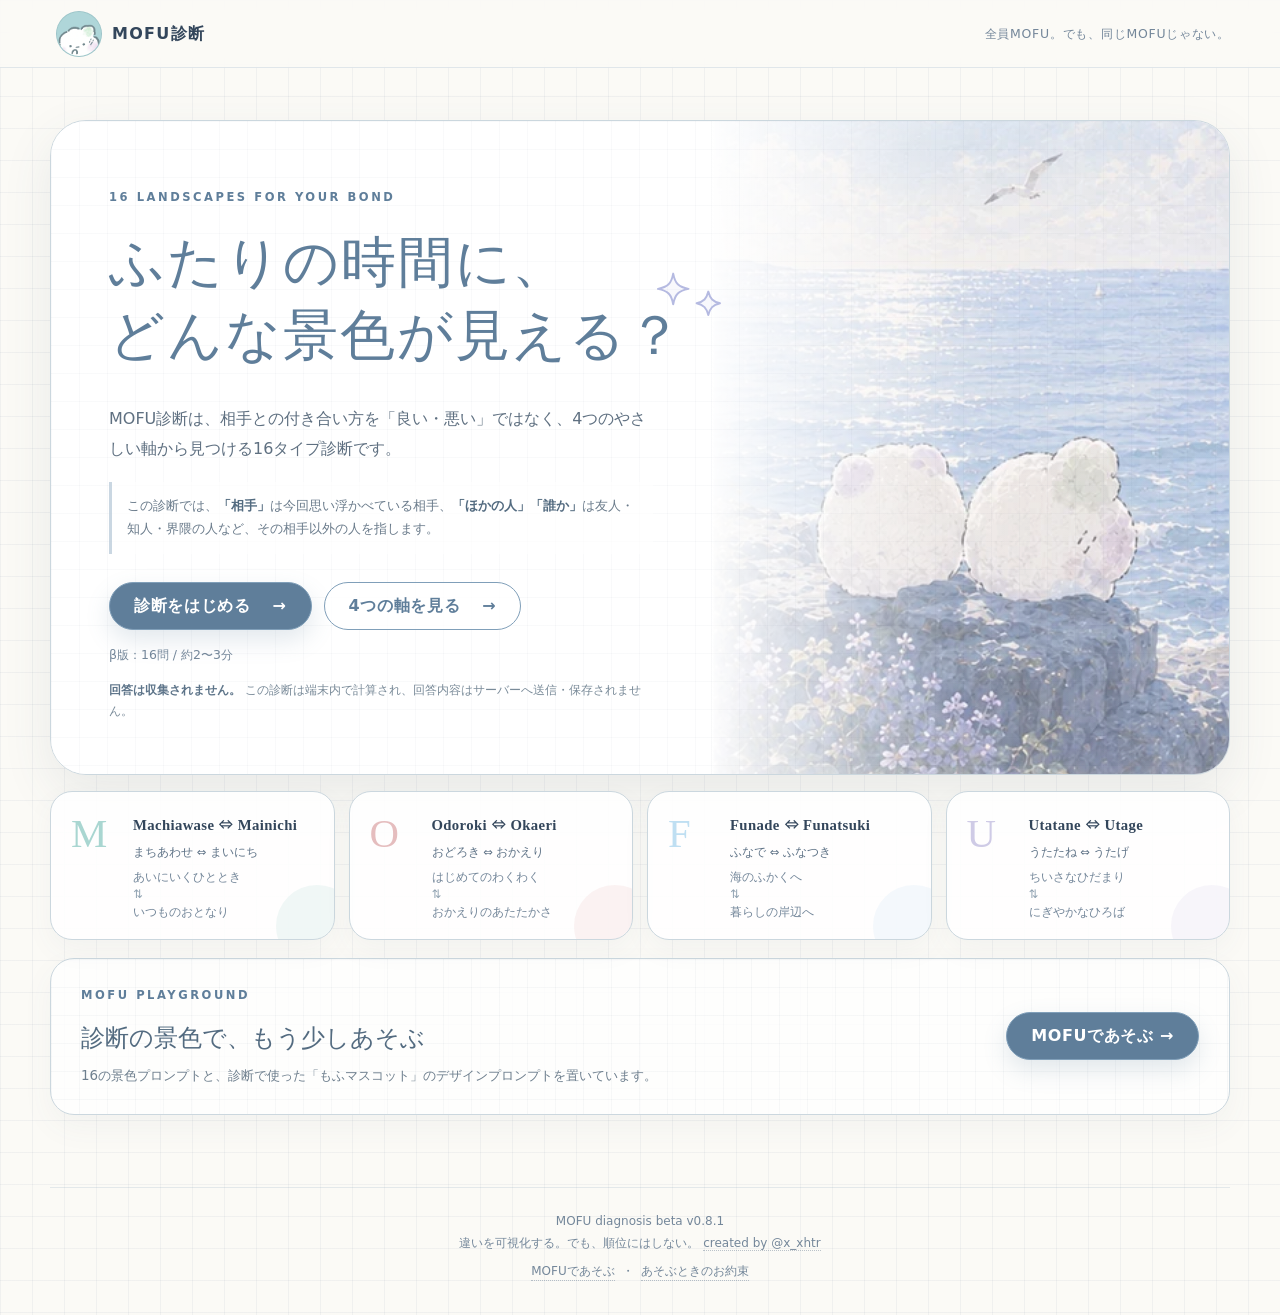
==== commit 56283824: "Update to v0.8.1" ====
--- a/index.html
+++ b/index.html
@@ -39,7 +39,7 @@
     <main id="app" class="page" aria-live="polite"></main>
 
     <footer class="footer">
-      <div class="footer-line">MOFU diagnosis beta v0.8.0</div>
+      <div class="footer-line">MOFU diagnosis beta v0.8.1</div>
       <div class="footer-line">違いを可視化する。でも、順位にはしない。 <a href="https://x.com/x_xhtr" target="_blank" rel="noreferrer">created by @x_xhtr</a></div>
       <nav class="footer-nav" aria-label="サイト内リンク"><a href="prompts.html">MOFUであそぶ</a><span>・</span><a href="rules.html">あそぶときのお約束</a></nav>
     </footer>
--- a/styles.css
+++ b/styles.css
@@ -423,7 +423,7 @@
 }
 
 
-/* ===== v0.8.0: 16-question edition + MOFU playground ===== */
+/* ===== v0.8.1: 16-question edition + MOFU playground ===== */
 a.brand{text-decoration:none}.button-link{text-decoration:none;display:inline-flex;align-items:center;justify-content:center}.compact-link{min-height:42px;padding:0 18px;font-size:.78rem}
 .footer-nav{display:flex;align-items:center;justify-content:center;gap:7px;flex-wrap:wrap;margin-top:5px}.footer-nav a{color:inherit;text-decoration:none;border-bottom:1px dotted rgba(116,135,154,.48)}
 .bonus-panel{margin-top:18px;border:1px solid var(--line);border-radius:24px;padding:26px 30px;display:flex;align-items:center;justify-content:space-between;gap:24px;background-color:rgba(255,255,255,.82);box-shadow:0 12px 32px rgba(72,93,111,.05)}
